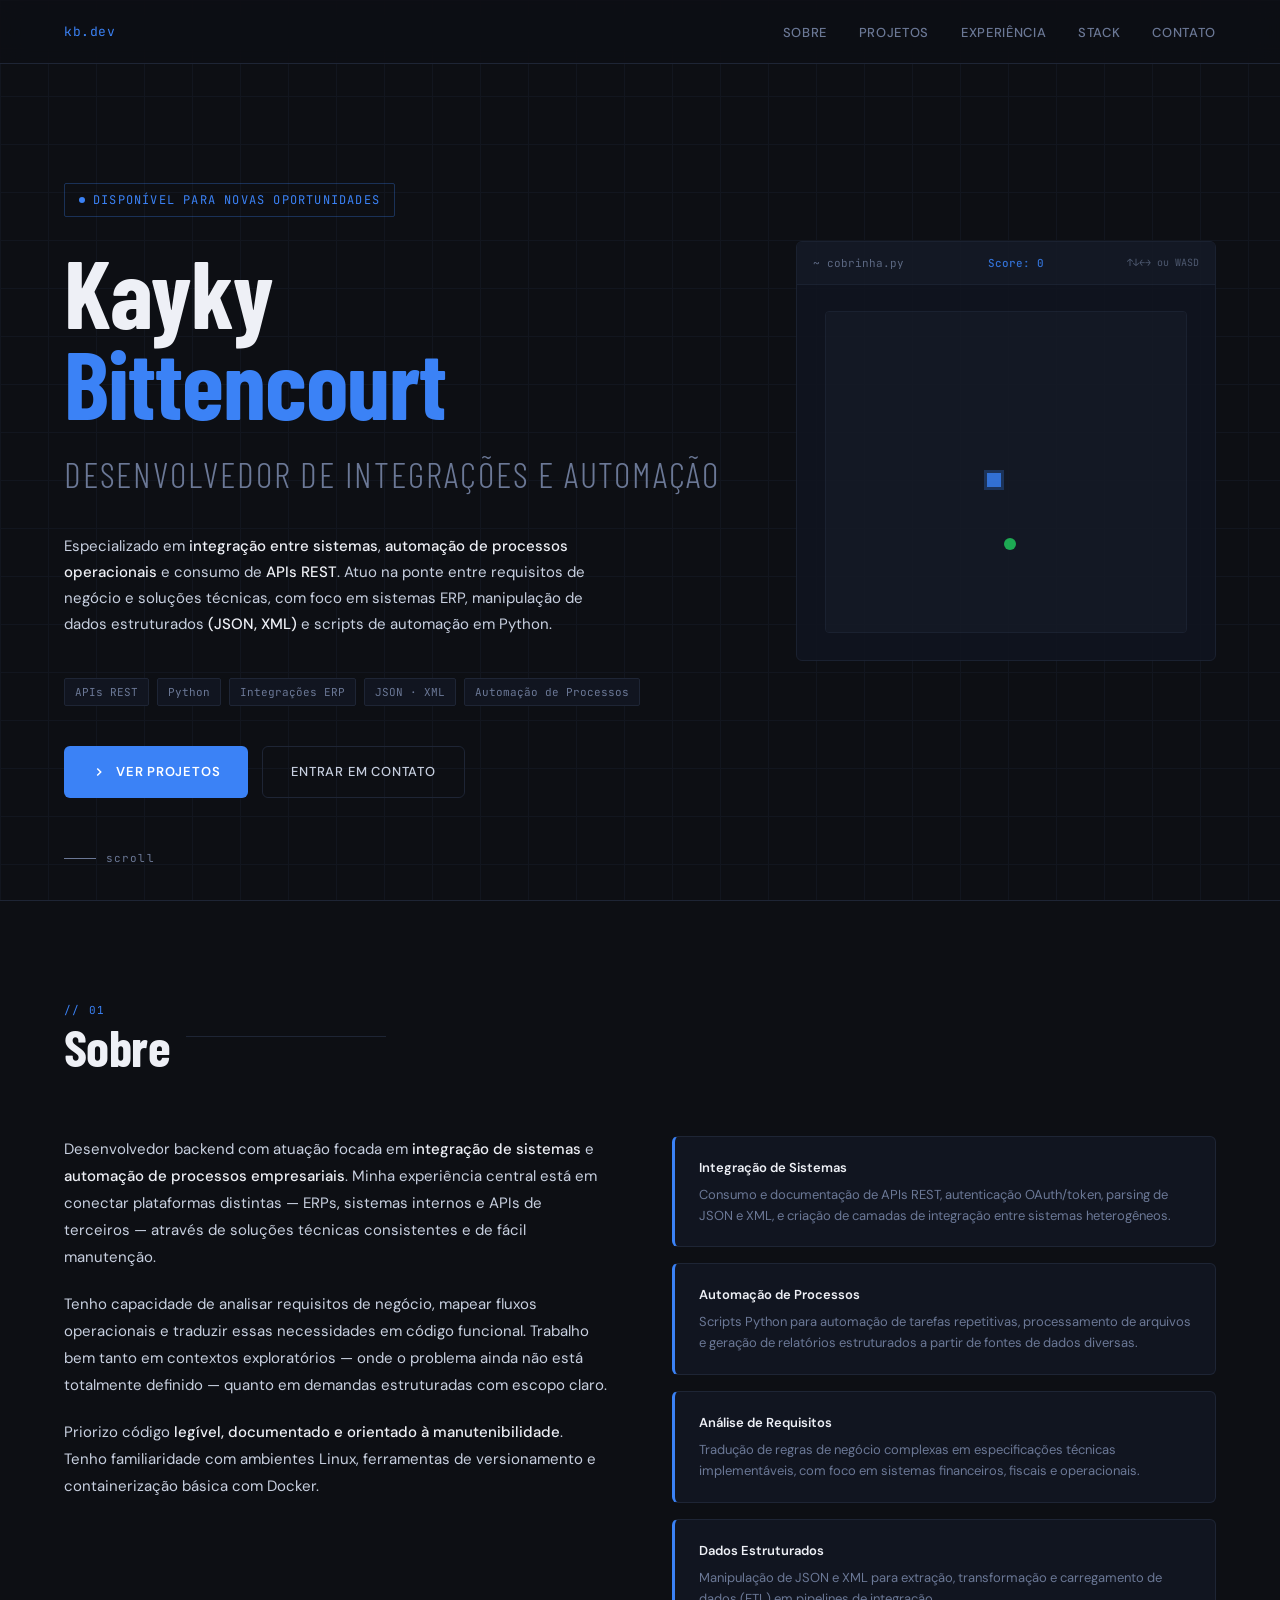
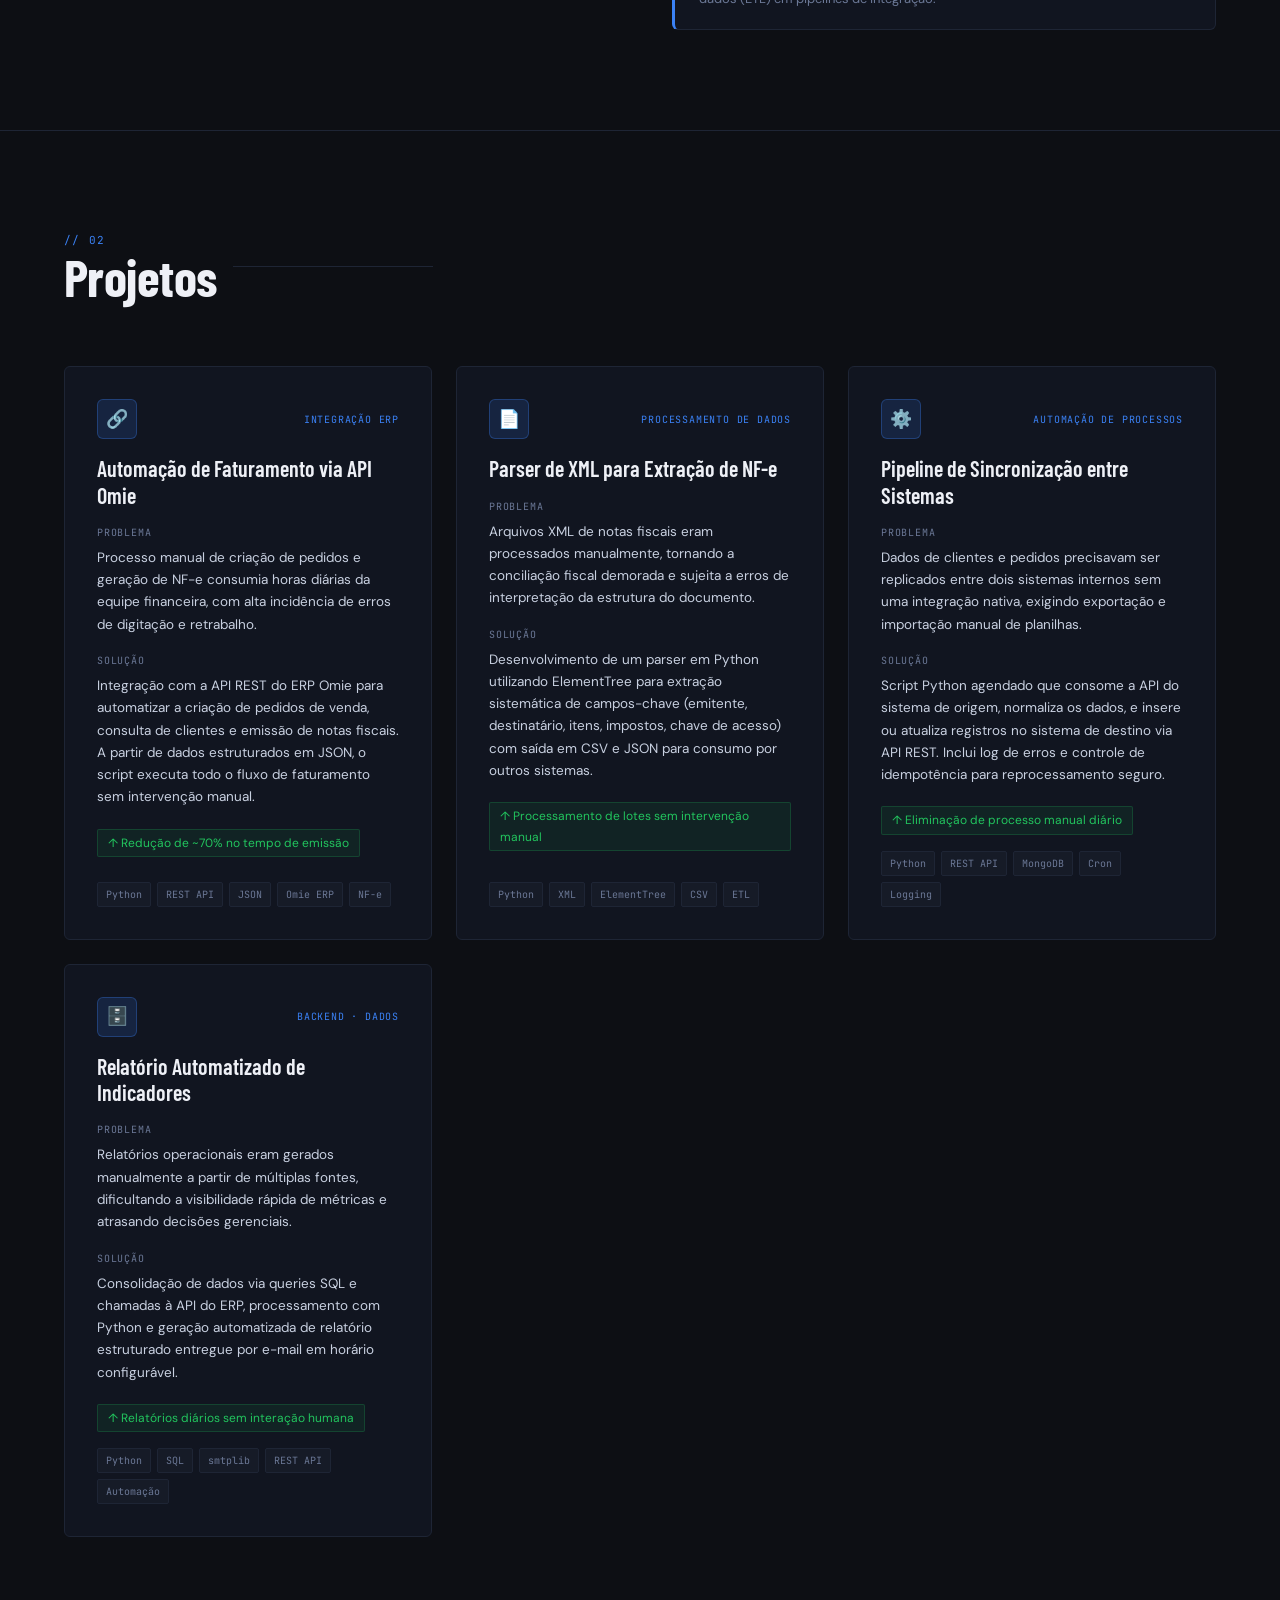
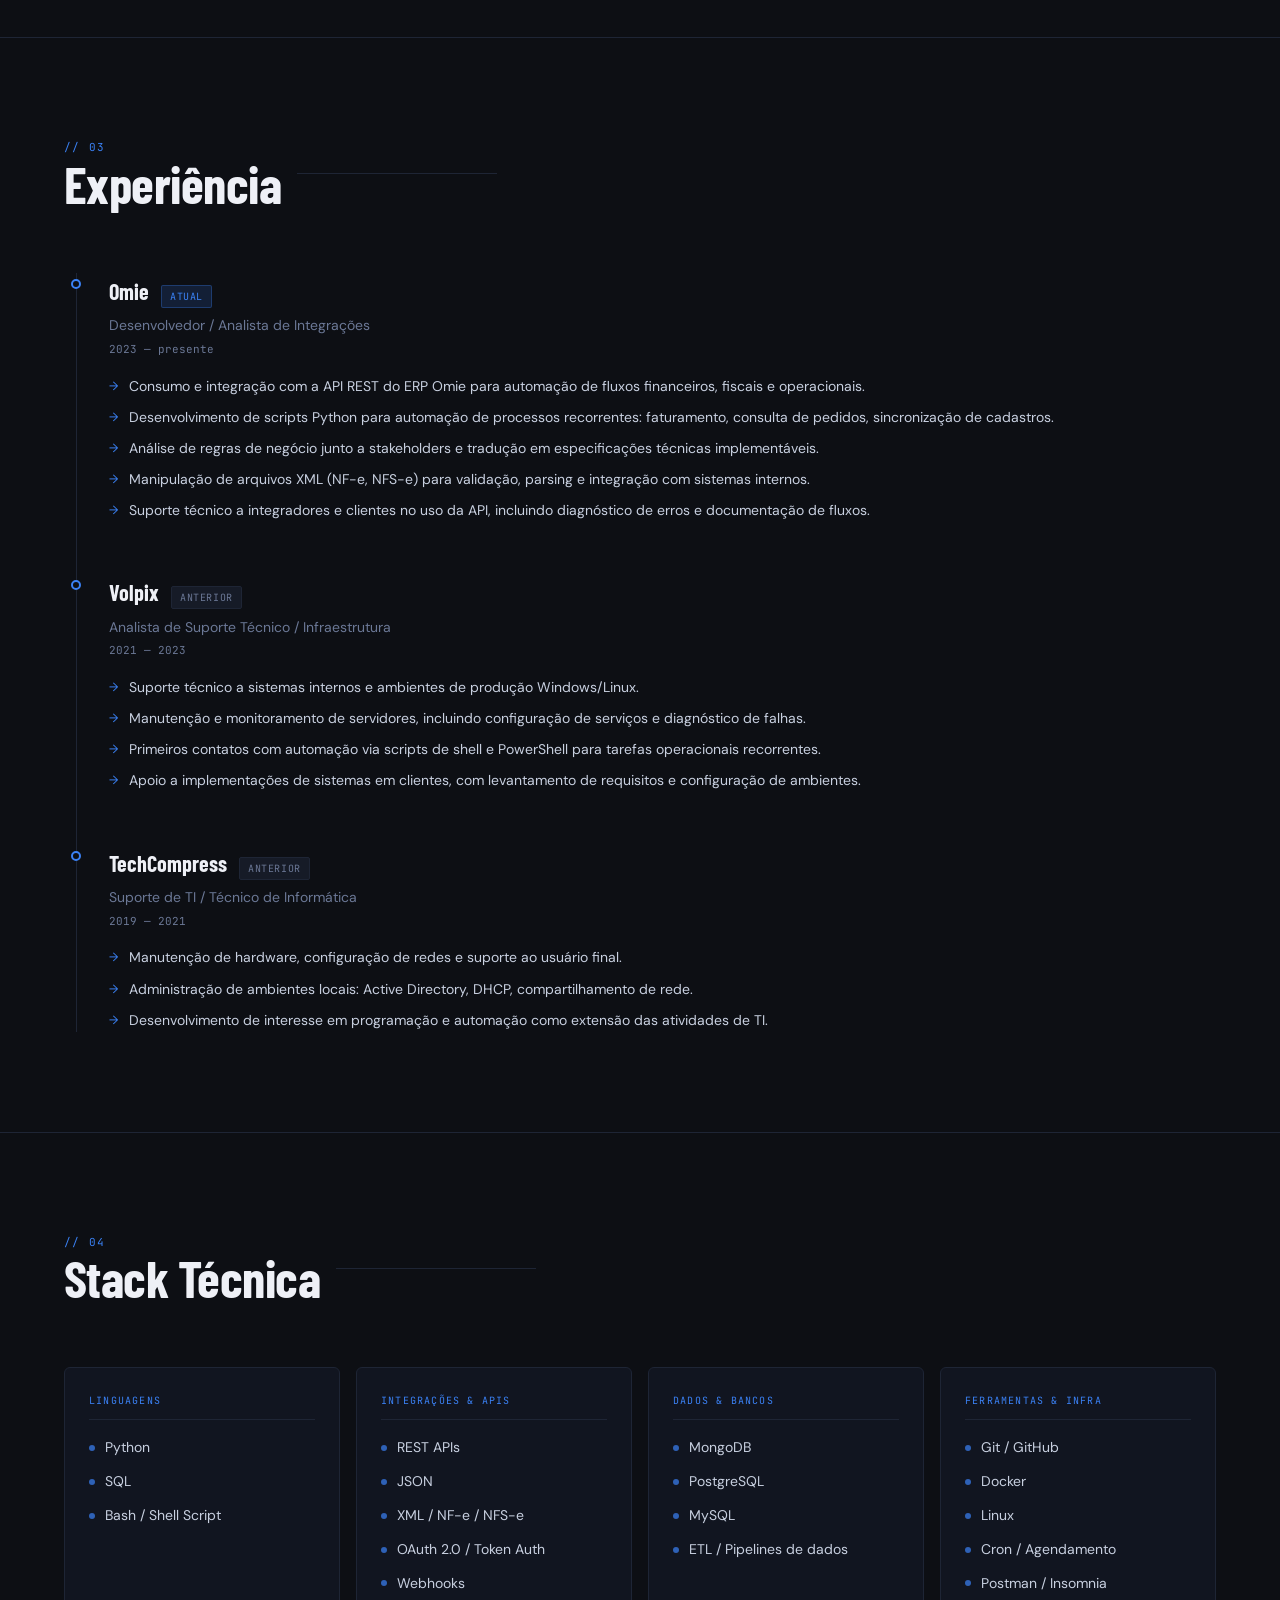
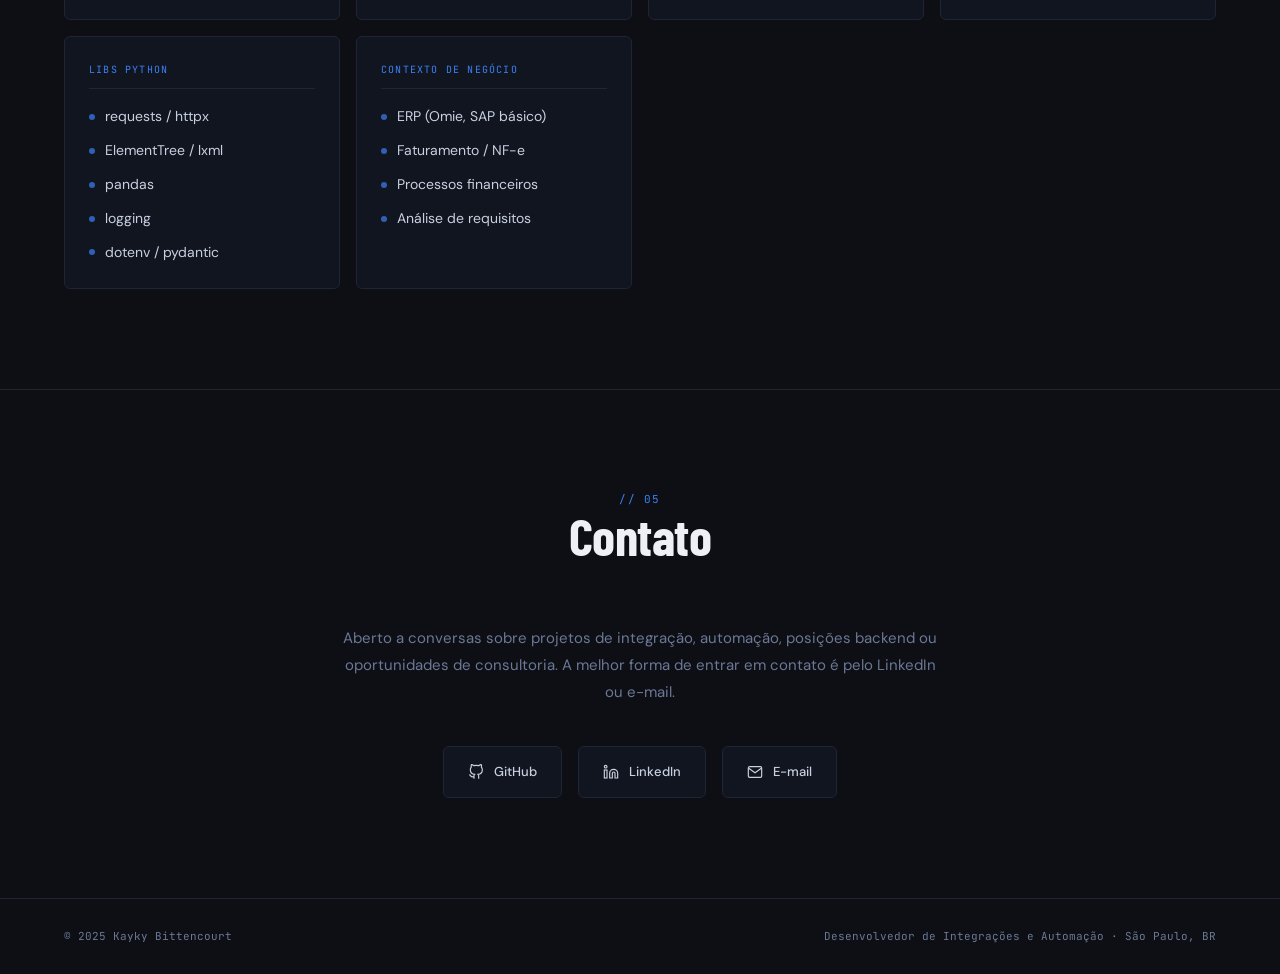
==== index.html @ 55e32065 "upload site" ====
<!DOCTYPE html>
<html lang="pt-BR">
<head>
<meta charset="UTF-8">
<meta name="viewport" content="width=device-width, initial-scale=1.0">
<title>Kayky Bittencourt — Desenvolvedor de Integrações e Automação</title>
<link rel="preconnect" href="https://fonts.googleapis.com">
<link href="https://fonts.googleapis.com/css2?family=Barlow+Condensed:wght@300;400;600;700&family=DM+Sans:ital,wght@0,300;0,400;0,500;0,600;1,300&family=JetBrains+Mono:wght@400;500&display=swap" rel="stylesheet">
<link rel="stylesheet" href="style.css">
</head>
<body>

<!-- NAV -->
<nav>
 <div class="nav-logo">kb.dev</div>
 <ul class="nav-links" id="navLinks">
 <li><a href="#about">Sobre</a></li>
 <li><a href="#projects">Projetos</a></li>
 <li><a href="#experience">Experiência</a></li>
 <li><a href="#stack">Stack</a></li>
 <li><a href="#contact">Contato</a></li>
 </ul>
 <button class="hamburger" id="hamburger" aria-label="Menu">
 <span></span><span></span><span></span>
 </button>
</nav>

<!-- HERO -->
<section id="hero">
 <div class="hero-inner">
 <div class="hero-tag">Disponível para novas oportunidades</div>
 <h1 class="hero-name">Kayky<br><span>Bittencourt</span></h1>
 <h2 class="hero-title">Desenvolvedor de Integrações e Automação</h2>
 <p class="hero-desc">
 Especializado em <strong>integração entre sistemas</strong>, <strong>automação de processos operacionais</strong> e consumo de <strong>APIs REST</strong>. Atuo na ponte entre requisitos de negócio e soluções técnicas, com foco em sistemas ERP, manipulação de dados estruturados <strong>(JSON, XML)</strong> e scripts de automação em Python.
 </p>
 <div class="hero-pills">
 <span class="pill">APIs REST</span>
 <span class="pill">Python</span>
 <span class="pill">Integrações ERP</span>
 <span class="pill">JSON · XML</span>
 <span class="pill">Automação de Processos</span>
 </div>
 <div class="hero-cta">
 <a href="#projects" class="btn-primary">
 <svg width="14" height="14" viewBox="0 0 24 24" fill="none" stroke="currentColor" stroke-width="2.5"><path d="M9 18l6-6-6-6"/></svg>
 Ver Projetos
 </a>
 <a href="#contact" class="btn-outline">Entrar em Contato</a>
 </div>
 </div>
 <div class="hero-game">
 <div class="game-header">
 <div>~ cobrinha.py</div>
 <div class="game-score">Score: <span id="gameScore">0</span></div>
 <div class="game-controls">↑↓←→ ou WASD</div>
 </div>
 <div class="game-canvas">
 <canvas id="snakeCanvas" width="360" height="320"></canvas>
 <div class="game-overlay" id="gameOverlay">
 <h4>~ snake.py</h4>
 <p>Pressione qualquer tecla</p>
 <button class="game-btn" onclick="startGame()">Iniciar Jogo</button>
 </div>
 </div>
 </div>
 <div class="hero-scroll">scroll</div>
</section>

<!-- ABOUT -->
<section id="about">
 <div class="section-header fade-in">
 <div>
 <div class="section-label">// 01</div>
 <h2 class="section-title">Sobre</h2>
 </div>
 <div class="section-line"></div>
 </div>
 <div class="about-grid fade-in">
 <div class="about-text">
 <p>
 Desenvolvedor backend com atuação focada em <strong>integração de sistemas</strong> e <strong>automação de processos empresariais</strong>. Minha experiência central está em conectar plataformas distintas — ERPs, sistemas internos e APIs de terceiros — através de soluções técnicas consistentes e de fácil manutenção.
 </p>
 <p>
 Tenho capacidade de analisar requisitos de negócio, mapear fluxos operacionais e traduzir essas necessidades em código funcional. Trabalho bem tanto em contextos exploratórios — onde o problema ainda não está totalmente definido — quanto em demandas estruturadas com escopo claro.
 </p>
 <p>
 Priorizo código <strong>legível, documentado e orientado à manutenibilidade</strong>. Tenho familiaridade com ambientes Linux, ferramentas de versionamento e containerização básica com Docker.
 </p>
 </div>
 <div class="about-highlights">
 <div class="highlight-card">
 <h4>Integração de Sistemas</h4>
 <p>Consumo e documentação de APIs REST, autenticação OAuth/token, parsing de JSON e XML, e criação de camadas de integração entre sistemas heterogêneos.</p>
 </div>
 <div class="highlight-card">
 <h4>Automação de Processos</h4>
 <p>Scripts Python para automação de tarefas repetitivas, processamento de arquivos e geração de relatórios estruturados a partir de fontes de dados diversas.</p>
 </div>
 <div class="highlight-card">
 <h4>Análise de Requisitos</h4>
 <p>Tradução de regras de negócio complexas em especificações técnicas implementáveis, com foco em sistemas financeiros, fiscais e operacionais.</p>
 </div>
 <div class="highlight-card">
 <h4>Dados Estruturados</h4>
 <p>Manipulação de JSON e XML para extração, transformação e carregamento de dados (ETL) em pipelines de integração.</p>
 </div>
 </div>
 </div>
</section>

<!-- PROJECTS -->
<section id="projects">
 <div class="section-header fade-in">
 <div>
 <div class="section-label">// 02</div>
 <h2 class="section-title">Projetos</h2>
 </div>
 <div class="section-line"></div>
 </div>
 <div class="projects-grid">

 <div class="project-card fade-in">
 <div class="project-card-top">
 <div class="project-icon">🔗</div>
 <span class="project-type">Integração ERP</span>
 </div>
 <h3>Automação de Faturamento via API Omie</h3>
 <div class="project-row">
 <span class="project-label">Problema</span>
 <p>Processo manual de criação de pedidos e geração de NF-e consumia horas diárias da equipe financeira, com alta incidência de erros de digitação e retrabalho.</p>
 </div>
 <div class="project-row">
 <span class="project-label">Solução</span>
 <p>Integração com a API REST do ERP Omie para automatizar a criação de pedidos de venda, consulta de clientes e emissão de notas fiscais. A partir de dados estruturados em JSON, o script executa todo o fluxo de faturamento sem intervenção manual.</p>
 </div>
 <div class="impact-badge">↑ Redução de ~70% no tempo de emissão</div>
 <div class="project-tags">
 <span class="tag">Python</span>
 <span class="tag">REST API</span>
 <span class="tag">JSON</span>
 <span class="tag">Omie ERP</span>
 <span class="tag">NF-e</span>
 </div>
 </div>

 <div class="project-card fade-in">
 <div class="project-card-top">
 <div class="project-icon">📄</div>
 <span class="project-type">Processamento de Dados</span>
 </div>
 <h3>Parser de XML para Extração de NF-e</h3>
 <div class="project-row">
 <span class="project-label">Problema</span>
 <p>Arquivos XML de notas fiscais eram processados manualmente, tornando a conciliação fiscal demorada e sujeita a erros de interpretação da estrutura do documento.</p>
 </div>
 <div class="project-row">
 <span class="project-label">Solução</span>
 <p>Desenvolvimento de um parser em Python utilizando ElementTree para extração sistemática de campos-chave (emitente, destinatário, itens, impostos, chave de acesso) com saída em CSV e JSON para consumo por outros sistemas.</p>
 </div>
 <div class="impact-badge">↑ Processamento de lotes sem intervenção manual</div>
 <div class="project-tags">
 <span class="tag">Python</span>
 <span class="tag">XML</span>
 <span class="tag">ElementTree</span>
 <span class="tag">CSV</span>
 <span class="tag">ETL</span>
 </div>
 </div>

 <div class="project-card fade-in">
 <div class="project-card-top">
 <div class="project-icon">⚙️</div>
 <span class="project-type">Automação de Processos</span>
 </div>
 <h3>Pipeline de Sincronização entre Sistemas</h3>
 <div class="project-row">
 <span class="project-label">Problema</span>
 <p>Dados de clientes e pedidos precisavam ser replicados entre dois sistemas internos sem uma integração nativa, exigindo exportação e importação manual de planilhas.</p>
 </div>
 <div class="project-row">
 <span class="project-label">Solução</span>
 <p>Script Python agendado que consome a API do sistema de origem, normaliza os dados, e insere ou atualiza registros no sistema de destino via API REST. Inclui log de erros e controle de idempotência para reprocessamento seguro.</p>
 </div>
 <div class="impact-badge">↑ Eliminação de processo manual diário</div>
 <div class="project-tags">
 <span class="tag">Python</span>
 <span class="tag">REST API</span>
 <span class="tag">MongoDB</span>
 <span class="tag">Cron</span>
 <span class="tag">Logging</span>
 </div>
 </div>

 <div class="project-card fade-in">
 <div class="project-card-top">
 <div class="project-icon">🗄️</div>
 <span class="project-type">Backend · Dados</span>
 </div>
 <h3>Relatório Automatizado de Indicadores</h3>
 <div class="project-row">
 <span class="project-label">Problema</span>
 <p>Relatórios operacionais eram gerados manualmente a partir de múltiplas fontes, dificultando a visibilidade rápida de métricas e atrasando decisões gerenciais.</p>
 </div>
 <div class="project-row">
 <span class="project-label">Solução</span>
 <p>Consolidação de dados via queries SQL e chamadas à API do ERP, processamento com Python e geração automatizada de relatório estruturado entregue por e-mail em horário configurável.</p>
 </div>
 <div class="impact-badge">↑ Relatórios diários sem interação humana</div>
 <div class="project-tags">
 <span class="tag">Python</span>
 <span class="tag">SQL</span>
 <span class="tag">smtplib</span>
 <span class="tag">REST API</span>
 <span class="tag">Automação</span>
 </div>
 </div>

 </div>
</section>

<!-- EXPERIENCE -->
<section id="experience">
 <div class="section-header fade-in">
 <div>
 <div class="section-label">// 03</div>
 <h2 class="section-title">Experiência</h2>
 </div>
 <div class="section-line"></div>
 </div>
 <div class="exp-list">

 <div class="exp-item fade-in">
 <div class="exp-meta">
 <span class="exp-company">Omie</span>
 <span class="exp-badge current">Atual</span>
 </div>
 <div class="exp-role">Desenvolvedor / Analista de Integrações</div>
 <div class="exp-period">2023 — presente</div>
 <ul class="exp-bullets">
 <li>Consumo e integração com a API REST do ERP Omie para automação de fluxos financeiros, fiscais e operacionais.</li>
 <li>Desenvolvimento de scripts Python para automação de processos recorrentes: faturamento, consulta de pedidos, sincronização de cadastros.</li>
 <li>Análise de regras de negócio junto a stakeholders e tradução em especificações técnicas implementáveis.</li>
 <li>Manipulação de arquivos XML (NF-e, NFS-e) para validação, parsing e integração com sistemas internos.</li>
 <li>Suporte técnico a integradores e clientes no uso da API, incluindo diagnóstico de erros e documentação de fluxos.</li>
 </ul>
 </div>

 <div class="exp-item fade-in">
 <div class="exp-meta">
 <span class="exp-company">Volpix</span>
 <span class="exp-badge past">Anterior</span>
 </div>
 <div class="exp-role">Analista de Suporte Técnico / Infraestrutura</div>
 <div class="exp-period">2021 — 2023</div>
 <ul class="exp-bullets">
 <li>Suporte técnico a sistemas internos e ambientes de produção Windows/Linux.</li>
 <li>Manutenção e monitoramento de servidores, incluindo configuração de serviços e diagnóstico de falhas.</li>
 <li>Primeiros contatos com automação via scripts de shell e PowerShell para tarefas operacionais recorrentes.</li>
 <li>Apoio a implementações de sistemas em clientes, com levantamento de requisitos e configuração de ambientes.</li>
 </ul>
 </div>

 <div class="exp-item fade-in">
 <div class="exp-meta">
 <span class="exp-company">TechCompress</span>
 <span class="exp-badge past">Anterior</span>
 </div>
 <div class="exp-role">Suporte de TI / Técnico de Informática</div>
 <div class="exp-period">2019 — 2021</div>
 <ul class="exp-bullets">
 <li>Manutenção de hardware, configuração de redes e suporte ao usuário final.</li>
 <li>Administração de ambientes locais: Active Directory, DHCP, compartilhamento de rede.</li>
 <li>Desenvolvimento de interesse em programação e automação como extensão das atividades de TI.</li>
 </ul>
 </div>

 </div>
</section>

<!-- STACK -->
<section id="stack">
 <div class="section-header fade-in">
 <div>
 <div class="section-label">// 04</div>
 <h2 class="section-title">Stack Técnica</h2>
 </div>
 <div class="section-line"></div>
 </div>
 <div class="stack-grid fade-in">

 <div class="stack-group">
 <div class="stack-group-title">Linguagens</div>
 <div class="stack-items">
 <div class="stack-item"><span class="stack-dot"></span> Python</div>
 <div class="stack-item"><span class="stack-dot"></span> SQL</div>
 <div class="stack-item"><span class="stack-dot"></span> Bash / Shell Script</div>
 </div>
 </div>

 <div class="stack-group">
 <div class="stack-group-title">Integrações &amp; APIs</div>
 <div class="stack-items">
 <div class="stack-item"><span class="stack-dot"></span> REST APIs</div>
 <div class="stack-item"><span class="stack-dot"></span> JSON</div>
 <div class="stack-item"><span class="stack-dot"></span> XML / NF-e / NFS-e</div>
 <div class="stack-item"><span class="stack-dot"></span> OAuth 2.0 / Token Auth</div>
 <div class="stack-item"><span class="stack-dot"></span> Webhooks</div>
 </div>
 </div>

 <div class="stack-group">
 <div class="stack-group-title">Dados &amp; Bancos</div>
 <div class="stack-items">
 <div class="stack-item"><span class="stack-dot"></span> MongoDB</div>
 <div class="stack-item"><span class="stack-dot"></span> PostgreSQL</div>
 <div class="stack-item"><span class="stack-dot"></span> MySQL</div>
 <div class="stack-item"><span class="stack-dot"></span> ETL / Pipelines de dados</div>
 </div>
 </div>

 <div class="stack-group">
 <div class="stack-group-title">Ferramentas &amp; Infra</div>
 <div class="stack-items">
 <div class="stack-item"><span class="stack-dot"></span> Git / GitHub</div>
 <div class="stack-item"><span class="stack-dot"></span> Docker</div>
 <div class="stack-item"><span class="stack-dot"></span> Linux</div>
 <div class="stack-item"><span class="stack-dot"></span> Cron / Agendamento</div>
 <div class="stack-item"><span class="stack-dot"></span> Postman / Insomnia</div>
 </div>
 </div>

 <div class="stack-group">
 <div class="stack-group-title">Libs Python</div>
 <div class="stack-items">
 <div class="stack-item"><span class="stack-dot"></span> requests / httpx</div>
 <div class="stack-item"><span class="stack-dot"></span> ElementTree / lxml</div>
 <div class="stack-item"><span class="stack-dot"></span> pandas</div>
 <div class="stack-item"><span class="stack-dot"></span> logging</div>
 <div class="stack-item"><span class="stack-dot"></span> dotenv / pydantic</div>
 </div>
 </div>

 <div class="stack-group">
 <div class="stack-group-title">Contexto de Negócio</div>
 <div class="stack-items">
 <div class="stack-item"><span class="stack-dot"></span> ERP (Omie, SAP básico)</div>
 <div class="stack-item"><span class="stack-dot"></span> Faturamento / NF-e</div>
 <div class="stack-item"><span class="stack-dot"></span> Processos financeiros</div>
 <div class="stack-item"><span class="stack-dot"></span> Análise de requisitos</div>
 </div>
 </div>

 </div>
</section>

<!-- CONTACT -->
<section id="contact">
 <div class="section-header fade-in" style="justify-content: center; text-align: center;">
 <div>
 <div class="section-label">// 05</div>
 <h2 class="section-title">Contato</h2>
 </div>
 </div>
 <div class="contact-inner fade-in">
 <p>Aberto a conversas sobre projetos de integração, automação, posições backend ou oportunidades de consultoria. A melhor forma de entrar em contato é pelo LinkedIn ou e-mail.</p>
 <div class="contact-links">
 <a href="https://github.com/kaykybittencourt" class="contact-link" target="_blank">
 <svg viewBox="0 0 24 24" fill="none" stroke-width="1.75"><path d="M9 19c-5 1.5-5-2.5-7-3m14 6v-3.87a3.37 3.37 0 0 0-.94-2.61c3.14-.35 6.44-1.54 6.44-7A5.44 5.44 0 0 0 20 4.77 5.07 5.07 0 0 0 19.91 1S18.73.65 16 2.48a13.38 13.38 0 0 0-7 0C6.27.65 5.09 1 5.09 1A5.07 5.07 0 0 0 5 4.77a5.44 5.44 0 0 0-1.5 3.78c0 5.42 3.3 6.61 6.44 7A3.37 3.37 0 0 0 9 18.13V22"/></svg>
 GitHub
 </a>
 <a href="https://linkedin.com/in/kaykybittencourt" class="contact-link" target="_blank">
 <svg viewBox="0 0 24 24" fill="none" stroke-width="1.75"><path d="M16 8a6 6 0 0 1 6 6v7h-4v-7a2 2 0 0 0-2-2 2 2 0 0 0-2 2v7h-4v-7a6 6 0 0 1 6-6z"/><rect x="2" y="9" width="4" height="12"/><circle cx="4" cy="4" r="2"/></svg>
 LinkedIn
 </a>
 <a href="mailto:kayky@email.com" class="contact-link">
 <svg viewBox="0 0 24 24" fill="none" stroke-width="1.75"><path d="M4 4h16c1.1 0 2 .9 2 2v12c0 1.1-.9 2-2 2H4c-1.1 0-2-.9-2-2V6c0-1.1.9-2 2-2z"/><polyline points="22,6 12,13 2,6"/></svg>
 E-mail
 </a>
 </div>
 </div>
</section>

<!-- FOOTER -->
<footer>
 <p>© 2025 Kayky Bittencourt</p>
 <p>Desenvolvedor de Integrações e Automação · São Paulo, BR</p>
</footer>

<script src="script.js"></script>
</body>
</html>
---- style.css ----
*, *::before, *::after { box-sizing: border-box; margin: 0; padding: 0; }

:root {
--bg: #0d0f14;
--bg2: #111520;
--bg3: #161b27;
--line: #1e2535;
--text: #c8d0e0;
--text-dim: #6b7896;
--white: #eef0f6;
--blue: #3b82f6;
--blue-dim: #1d4ed8;
--blue-glow: rgba(59,130,246,.15);
--mono: 'JetBrains Mono', monospace;
--sans: 'DM Sans', sans-serif;
--display: 'Barlow Condensed', sans-serif;
--radius: 6px;
}

html { scroll-behavior: smooth; }

body {
background: var(--bg);
color: var(--text);
font-family: var(--sans);
font-size: 16px;
line-height: 1.7;
overflow-x: hidden;
}

/* ── GRID TEXTURE ─────────────────────────────── */
body::before {
content: '';
position: fixed;
inset: 0;
background-image:
linear-gradient(var(--line) 1px, transparent 1px),
linear-gradient(90deg, var(--line) 1px, transparent 1px);
background-size: 48px 48px;
opacity: .35;
pointer-events: none;
z-index: 0;
}

/* ── NAV ──────────────────────────────────────── */
nav {
position: fixed;
top: 0; left: 0; right: 0;
z-index: 100;
display: flex;
align-items: center;
justify-content: space-between;
padding: 18px 5%;
background: rgba(13,15,20,.85);
backdrop-filter: blur(12px);
border-bottom: 1px solid var(--line);
}

.nav-logo {
font-family: var(--mono);
font-size: 13px;
color: var(--blue);
letter-spacing: .04em;
}

.nav-links {
display: flex;
gap: 32px;
list-style: none;
}

.nav-links a {
font-size: 13px;
font-weight: 500;
color: var(--text-dim);
text-decoration: none;
letter-spacing: .05em;
text-transform: uppercase;
transition: color .2s;
}

.nav-links a:hover { color: var(--white); }

/* ── HERO ─────────────────────────────────────── */
#hero {
position: relative;
min-height: 100vh;
display: flex;
align-items: center;
padding: 0 5%;
padding-top: 80px;
z-index: 1;
}

.hero-inner {
max-width: 760px;
}

.hero-game {
position: absolute;
right: 5%;
top: 50%;
transform: translateY(-50%);
width: 420px;
height: 420px;
background: var(--bg2);
border: 1px solid var(--line);
border-radius: var(--radius);
overflow: hidden;
opacity: .85;
transition: transform .3s, opacity .3s;
display: flex;
flex-direction: column;
}

.hero-game:hover {
opacity: 1;
transform: translateY(-52%);
}

.game-header {
padding: 12px 16px;
background: var(--bg3);
border-bottom: 1px solid var(--line);
display: flex;
align-items: center;
justify-content: space-between;
font-family: var(--mono);
font-size: 11px;
color: var(--text-dim);
}

.game-score {
color: var(--blue);
font-weight: 500;
}

.game-controls {
font-size: 10px;
opacity: .8;
}

.game-canvas {
flex: 1;
display: flex;
align-items: center;
justify-content: center;
padding: 16px;
position: relative;
}

#snakeCanvas {
border: 1px solid var(--line);
border-radius: 4px;
background: var(--bg3);
display: block;
}

.game-overlay {
position: absolute;
top: 50%;
left: 50%;
transform: translate(-50%, -50%);
text-align: center;
font-family: var(--mono);
font-size: 12px;
color: var(--text-dim);
z-index: 10;
opacity: 0;
pointer-events: none;
transition: opacity .3s;
}

.game-overlay.visible {
opacity: 1;
pointer-events: all;
}

.game-overlay h4 {
font-size: 14px;
color: var(--blue);
margin-bottom: 8px;
}

.game-btn {
padding: 8px 16px;
background: var(--blue);
color: #fff;
border: none;
border-radius: var(--radius);
font-family: var(--mono);
font-size: 11px;
cursor: pointer;
margin-top: 12px;
transition: background .2s;
}

.game-btn:hover {
background: var(--blue-dim);
}

@media (max-width: 1024px) {
.hero-game { display: none; }
}

.hero-terminal {
position: absolute;
right: 5%;
top: 50%;
transform: translateY(-50%);
width: 420px;
height: 300px;
background: var(--bg2);
border: 1px solid var(--line);
border-radius: var(--radius);
font-family: var(--mono);
font-size: 12px;
overflow: hidden;
opacity: .85;
transition: transform .3s, opacity .3s;
}

.hero-terminal:hover {
opacity: 1;
transform: translateY(-52%);
}

.hero-terminal::before {
content: 'TERMINAL';
display: block;
padding: 10px 16px;
background: var(--bg3);
border-bottom: 1px solid var(--line);
font-size: 10px;
color: var(--text-dim);
}

.terminal-content {
padding: 16px;
height: calc(100% - 36px);
overflow-y: auto;
}

.terminal-line {
margin-bottom: 8px;
line-height: 1.5;
}

.terminal-prompt { color: var(--blue); }

.terminal-success { color: #22c55e; }

.terminal-warning { color: #eab308; }

.hero-tag {
display: inline-flex;
align-items: center;
gap: 8px;
font-family: var(--mono);
font-size: 12px;
color: var(--blue);
letter-spacing: .1em;
text-transform: uppercase;
margin-bottom: 28px;
padding: 6px 14px;
border: 1px solid rgba(59,130,246,.3);
border-radius: 2px;
}

.hero-tag::before {
content: '';
width: 6px; height: 6px;
background: var(--blue);
border-radius: 50%;
animation: blink 2s infinite;
}

@keyframes blink {
0%, 100% { opacity: 1; }
50% { opacity: .2; }
}

h1.hero-name {
font-family: var(--display);
font-size: clamp(52px, 8vw, 96px);
font-weight: 700;
line-height: .95;
letter-spacing: -.01em;
color: var(--white);
margin-bottom: 16px;
}

h1.hero-name span { color: var(--blue); }

h2.hero-title {
font-family: var(--display);
font-size: clamp(22px, 3.5vw, 36px);
font-weight: 300;
letter-spacing: .05em;
color: var(--text-dim);
margin-bottom: 28px;
text-transform: uppercase;
}

.hero-desc {
font-size: 15px;
color: var(--text);
max-width: 560px;
line-height: 1.75;
margin-bottom: 40px;
}

.hero-desc strong { color: var(--white); font-weight: 500; }

.hero-pills {
display: flex;
flex-wrap: wrap;
gap: 8px;
margin-bottom: 40px;
}

.pill {
font-family: var(--mono);
font-size: 11px;
padding: 4px 10px;
border: 1px solid var(--line);
border-radius: 2px;
color: var(--text-dim);
background: var(--bg2);
}

.btn-primary {
display: inline-flex;
align-items: center;
gap: 10px;
padding: 14px 28px;
background: var(--blue);
color: #fff;
font-size: 13px;
font-weight: 600;
letter-spacing: .06em;
text-transform: uppercase;
text-decoration: none;
border-radius: var(--radius);
transition: background .2s, transform .15s;
}

.btn-primary:hover {
background: var(--blue-dim);
transform: translateY(-1px);
}

.btn-outline {
display: inline-flex;
align-items: center;
gap: 10px;
padding: 14px 28px;
border: 1px solid var(--line);
color: var(--text);
font-size: 13px;
font-weight: 500;
letter-spacing: .06em;
text-transform: uppercase;
text-decoration: none;
border-radius: var(--radius);
transition: border-color .2s, color .2s;
background: transparent;
}

.btn-outline:hover { border-color: var(--blue); color: var(--blue); }

.hero-cta { display: flex; gap: 14px; flex-wrap: wrap; }

.hero-scroll {
position: absolute;
bottom: 32px;
left: 5%;
font-family: var(--mono);
font-size: 11px;
color: var(--text-dim);
letter-spacing: .1em;
display: flex;
align-items: center;
gap: 10px;
}

.hero-scroll::before {
content: '';
width: 32px; height: 1px;
background: var(--text-dim);
}

/* ── SECTIONS ─────────────────────────────────── */
section {
position: relative;
z-index: 1;
padding: 100px 5%;
border-top: 1px solid var(--line);
}

.section-header {
display: flex;
align-items: center;
gap: 16px;
margin-bottom: 64px;
}

.section-label {
font-family: var(--mono);
font-size: 11px;
color: var(--blue);
letter-spacing: .12em;
text-transform: uppercase;
}

h2.section-title {
font-family: var(--display);
font-size: clamp(32px, 5vw, 52px);
font-weight: 700;
color: var(--white);
letter-spacing: -.01em;
line-height: 1;
}

.section-line {
flex: 1;
height: 1px;
background: var(--line);
max-width: 200px;
}

/* ── ABOUT ────────────────────────────────────── */
#about .about-grid {
display: grid;
grid-template-columns: 1fr 1fr;
gap: 64px;
align-items: start;
}

.about-text p {
font-size: 15px;
color: var(--text);
line-height: 1.8;
margin-bottom: 20px;
}

.about-text strong { color: var(--white); font-weight: 500; }

.about-highlights {
display: flex;
flex-direction: column;
gap: 16px;
}

.highlight-card {
padding: 20px 24px;
background: var(--bg2);
border: 1px solid var(--line);
border-left: 3px solid var(--blue);
border-radius: var(--radius);
}

.highlight-card h4 {
font-size: 13px;
font-weight: 600;
color: var(--white);
margin-bottom: 6px;
}

.highlight-card p {
font-size: 13px;
color: var(--text-dim);
line-height: 1.6;
}

/* ── PROJECTS ─────────────────────────────────── */
#projects .projects-grid {
display: grid;
grid-template-columns: repeat(auto-fit, minmax(320px, 1fr));
gap: 24px;
}

.project-card {
background: var(--bg2);
border: 1px solid var(--line);
border-radius: var(--radius);
padding: 32px;
transition: border-color .2s, transform .2s;
display: flex;
flex-direction: column;
gap: 16px;
}

.project-card:hover {
border-color: rgba(59,130,246,.4);
transform: translateY(-2px);
}

.project-card-top {
display: flex;
align-items: center;
justify-content: space-between;
}

.project-icon {
width: 40px; height: 40px;
background: var(--blue-glow);
border: 1px solid rgba(59,130,246,.3);
border-radius: var(--radius);
display: flex;
align-items: center;
justify-content: center;
font-size: 18px;
}

.project-type {
font-family: var(--mono);
font-size: 10px;
color: var(--blue);
letter-spacing: .08em;
text-transform: uppercase;
}

.project-card h3 {
font-family: var(--display);
font-size: 22px;
font-weight: 600;
color: var(--white);
line-height: 1.2;
}

.project-row {
display: flex;
flex-direction: column;
gap: 6px;
}

.project-label {
font-family: var(--mono);
font-size: 10px;
color: var(--text-dim);
letter-spacing: .08em;
text-transform: uppercase;
}

.project-row p {
font-size: 13.5px;
color: var(--text);
line-height: 1.65;
}

.project-tags {
display: flex;
flex-wrap: wrap;
gap: 6px;
margin-top: auto;
}

.tag {
font-family: var(--mono);
font-size: 10px;
padding: 3px 8px;
background: var(--bg3);
border: 1px solid var(--line);
color: var(--text-dim);
border-radius: 2px;
}

.impact-badge {
display: inline-flex;
align-items: center;
gap: 6px;
font-size: 12px;
color: #22c55e;
background: rgba(34,197,94,.08);
border: 1px solid rgba(34,197,94,.2);
padding: 3px 10px;
border-radius: 2px;
width: fit-content;
margin-top: 4px;
}

/* ── EXPERIENCE ───────────────────────────────── */
#experience .exp-list {
display: flex;
flex-direction: column;
gap: 0;
border-left: 1px solid var(--line);
padding-left: 32px;
margin-left: 12px;
}

.exp-item {
position: relative;
padding-bottom: 52px;
}

.exp-item::before {
content: '';
position: absolute;
left: -38px;
top: 6px;
width: 10px; height: 10px;
border-radius: 50%;
background: var(--bg);
border: 2px solid var(--blue);
}

.exp-item:last-child { padding-bottom: 0; }

.exp-meta {
display: flex;
align-items: baseline;
gap: 12px;
margin-bottom: 4px;
flex-wrap: wrap;
}

.exp-company {
font-family: var(--display);
font-size: 22px;
font-weight: 700;
color: var(--white);
}

.exp-badge {
font-family: var(--mono);
font-size: 10px;
padding: 2px 8px;
border-radius: 2px;
letter-spacing: .06em;
text-transform: uppercase;
}

.exp-badge.current {
background: rgba(59,130,246,.15);
border: 1px solid rgba(59,130,246,.3);
color: var(--blue);
}

.exp-badge.past {
background: var(--bg3);
border: 1px solid var(--line);
color: var(--text-dim);
}

.exp-role {
font-size: 14px;
color: var(--text-dim);
margin-bottom: 2px;
}

.exp-period {
font-family: var(--mono);
font-size: 11px;
color: var(--text-dim);
margin-bottom: 16px;
}

.exp-bullets {
list-style: none;
display: flex;
flex-direction: column;
gap: 8px;
}

.exp-bullets li {
font-size: 14px;
color: var(--text);
padding-left: 20px;
position: relative;
line-height: 1.65;
}

.exp-bullets li::before {
content: '→';
position: absolute;
left: 0;
color: var(--blue);
font-size: 12px;
top: 2px;
}

/* ── STACK ────────────────────────────────────── */
#stack .stack-grid {
display: grid;
grid-template-columns: repeat(auto-fit, minmax(220px, 1fr));
gap: 16px;
}

.stack-group {
background: var(--bg2);
border: 1px solid var(--line);
border-radius: var(--radius);
padding: 24px;
}

.stack-group-title {
font-family: var(--mono);
font-size: 10px;
color: var(--blue);
letter-spacing: .12em;
text-transform: uppercase;
margin-bottom: 16px;
padding-bottom: 10px;
border-bottom: 1px solid var(--line);
}

.stack-items {
display: flex;
flex-direction: column;
gap: 10px;
}

.stack-item {
display: flex;
align-items: center;
gap: 10px;
font-size: 14px;
color: var(--text);
}

.stack-dot {
width: 6px; height: 6px;
border-radius: 50%;
background: var(--blue);
flex-shrink: 0;
opacity: .7;
}

/* ── CONTACT ──────────────────────────────────── */
#contact {
text-align: center;
}

#contact .contact-inner {
max-width: 600px;
margin: 0 auto;
}

#contact p {
font-size: 15px;
color: var(--text-dim);
margin-bottom: 40px;
line-height: 1.8;
}

.contact-links {
display: flex;
justify-content: center;
gap: 16px;
flex-wrap: wrap;
}

.contact-link {
display: inline-flex;
align-items: center;
gap: 10px;
padding: 14px 24px;
border: 1px solid var(--line);
border-radius: var(--radius);
color: var(--text);
text-decoration: none;
font-size: 13px;
font-weight: 500;
background: var(--bg2);
transition: border-color .2s, color .2s, background .2s;
}

.contact-link:hover {
border-color: var(--blue);
color: var(--blue);
background: var(--blue-glow);
}

.contact-link svg {
width: 16px; height: 16px;
stroke: currentColor;
}

/* ── FOOTER ───────────────────────────────────── */
footer {
position: relative;
z-index: 1;
border-top: 1px solid var(--line);
padding: 28px 5%;
display: flex;
align-items: center;
justify-content: space-between;
flex-wrap: wrap;
gap: 12px;
}

footer p {
font-family: var(--mono);
font-size: 11px;
color: var(--text-dim);
}

/* ── HAMBURGER ────────────────────────────────── */
.hamburger {
display: none;
flex-direction: column;
gap: 5px;
cursor: pointer;
padding: 4px;
background: none;
border: none;
}

.hamburger span {
display: block;
width: 22px; height: 1.5px;
background: var(--text-dim);
transition: all .25s;
}

/* ── RESPONSIVE ───────────────────────────────── */
@media (max-width: 768px) {
.hamburger { display: flex; }

.nav-links {
position: fixed;
top: 60px;
left: 0; right: 0;
background: var(--bg2);
border-bottom: 1px solid var(--line);
flex-direction: column;
padding: 24px 5%;
gap: 20px;
display: none;
}

.nav-links.open { display: flex; }

#about .about-grid {
grid-template-columns: 1fr;
gap: 40px;
}

.hero-cta { flex-direction: column; }
}

/* ── FADE IN ──────────────────────────────────── */
.fade-in {
opacity: 0;
transform: translateY(20px);
transition: opacity .5s ease, transform .5s ease;
}

.fade-in.visible {
opacity: 1;
transform: none;
}
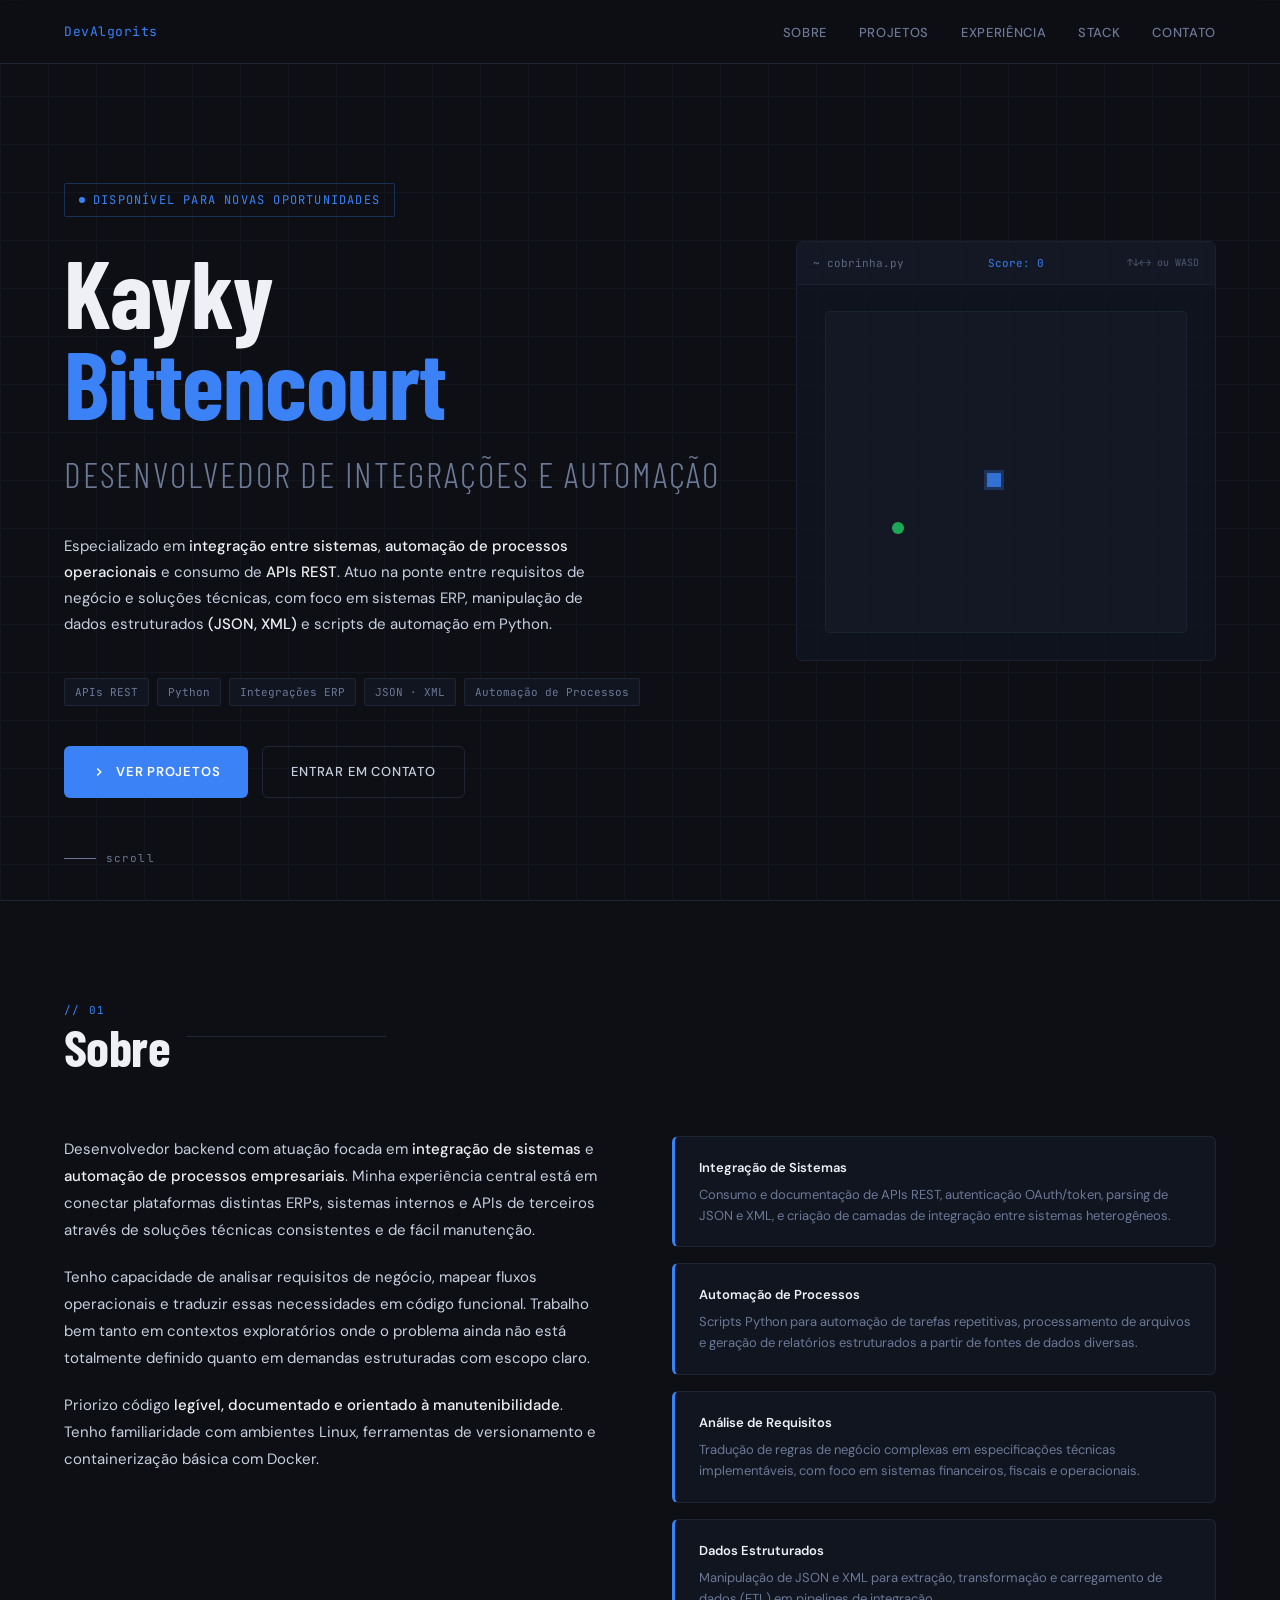
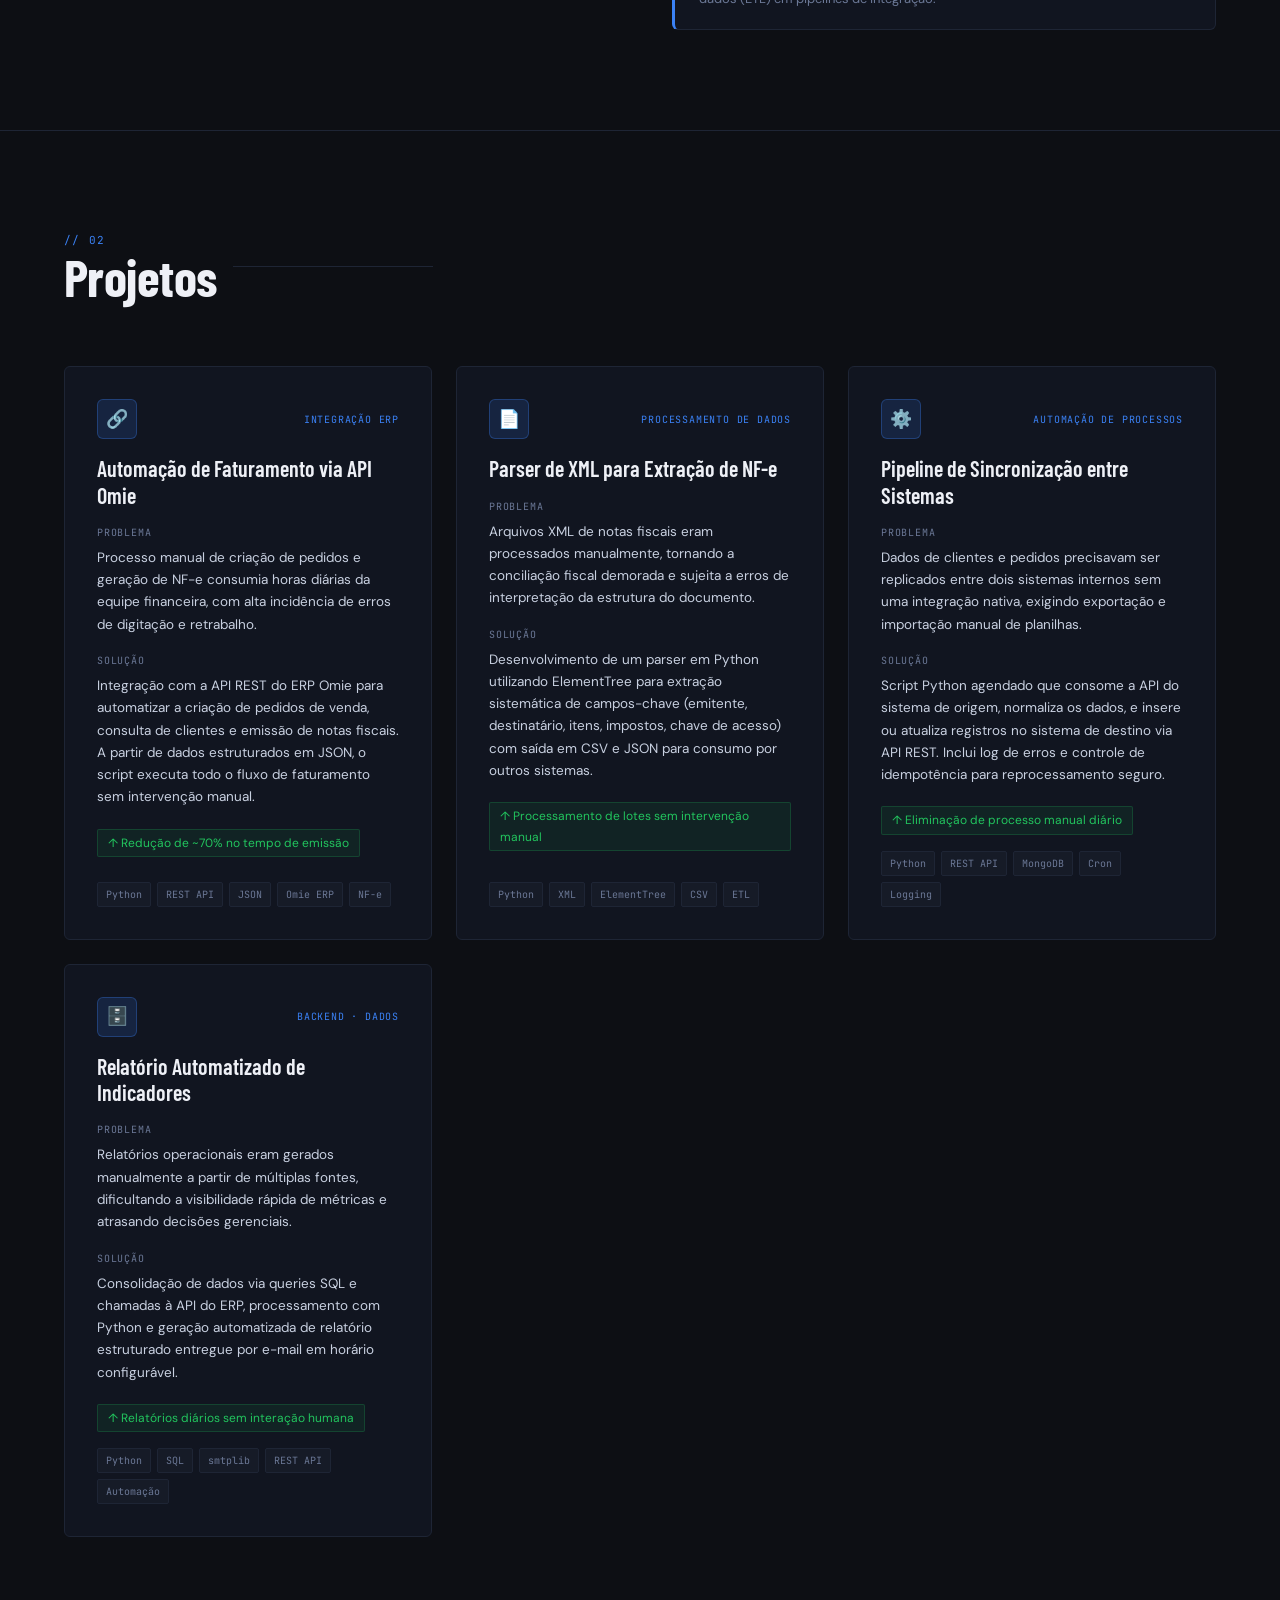
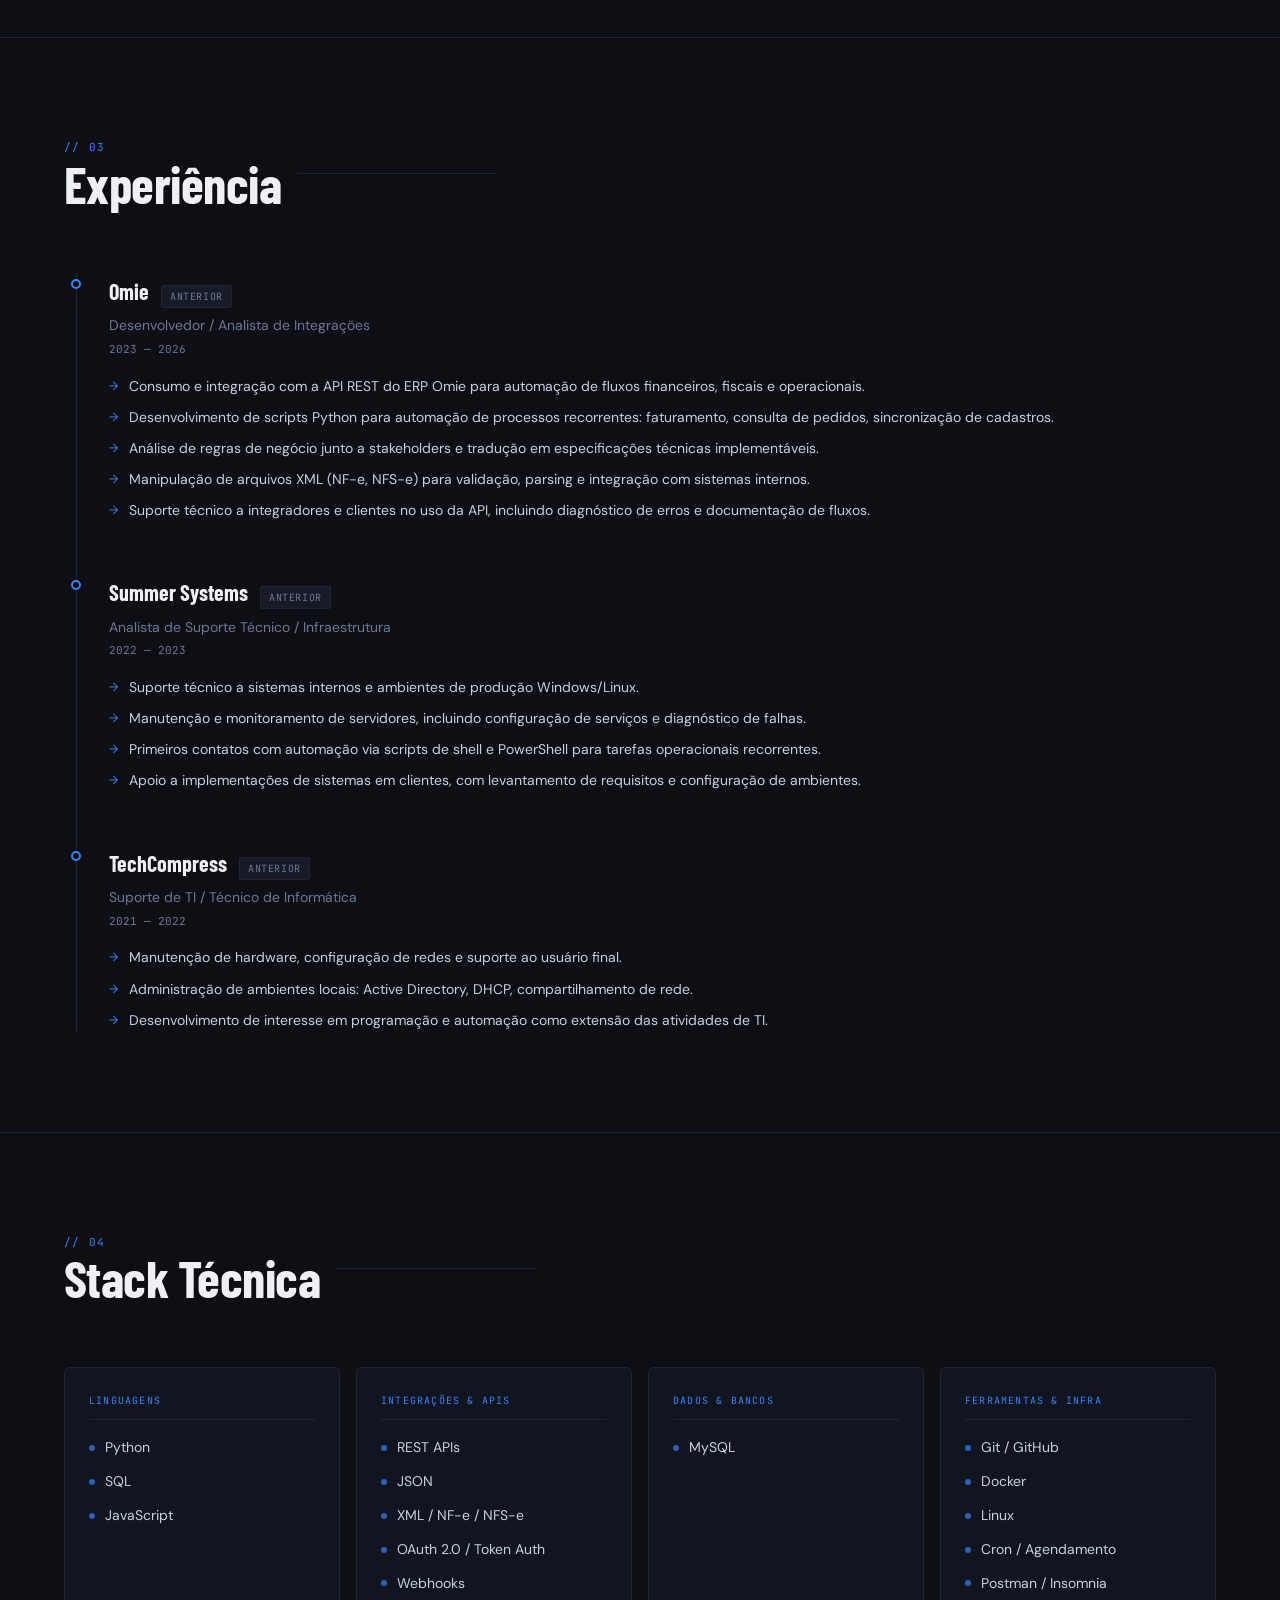
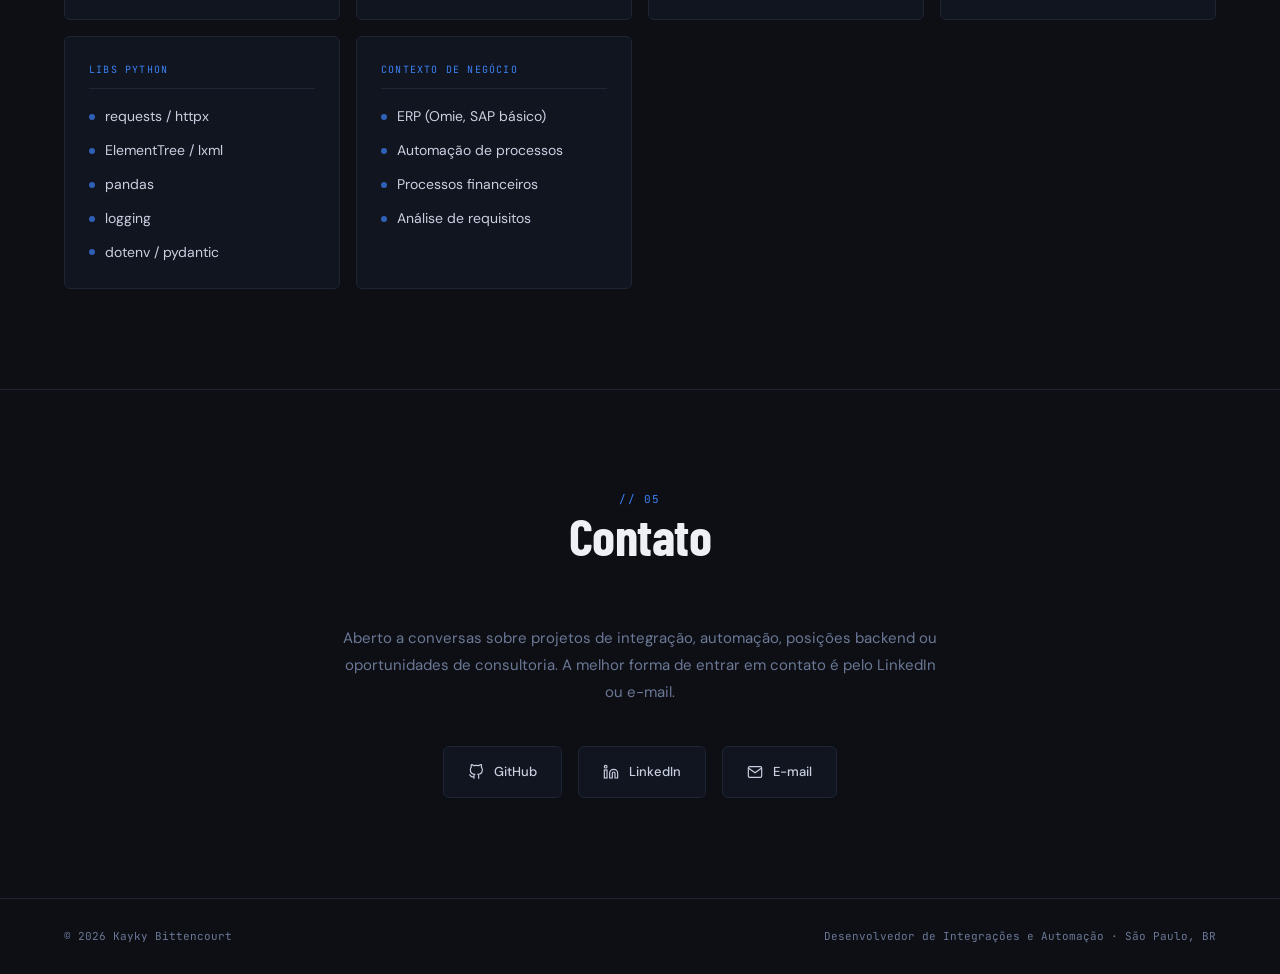
==== commit 902484f0: "v1.0.1" ====
--- a/index.html
+++ b/index.html
@@ -12,7 +12,7 @@
 
 <!-- NAV -->
 <nav>
- <div class="nav-logo">kb.dev</div>
+ <div class="nav-logo">DevAlgorits</div>
  <ul class="nav-links" id="navLinks">
  <li><a href="#about">Sobre</a></li>
  <li><a href="#projects">Projetos</a></li>
@@ -79,10 +79,10 @@
  <div class="about-grid fade-in">
  <div class="about-text">
  <p>
- Desenvolvedor backend com atuação focada em <strong>integração de sistemas</strong> e <strong>automação de processos empresariais</strong>. Minha experiência central está em conectar plataformas distintas — ERPs, sistemas internos e APIs de terceiros — através de soluções técnicas consistentes e de fácil manutenção.
+ Desenvolvedor backend com atuação focada em <strong>integração de sistemas</strong> e <strong>automação de processos empresariais</strong>. Minha experiência central está em conectar plataformas distintas ERPs, sistemas internos e APIs de terceiros através de soluções técnicas consistentes e de fácil manutenção.
  </p>
  <p>
- Tenho capacidade de analisar requisitos de negócio, mapear fluxos operacionais e traduzir essas necessidades em código funcional. Trabalho bem tanto em contextos exploratórios — onde o problema ainda não está totalmente definido — quanto em demandas estruturadas com escopo claro.
+ Tenho capacidade de analisar requisitos de negócio, mapear fluxos operacionais e traduzir essas necessidades em código funcional. Trabalho bem tanto em contextos exploratórios onde o problema ainda não está totalmente definido quanto em demandas estruturadas com escopo claro.
  </p>
  <p>
  Priorizo código <strong>legível, documentado e orientado à manutenibilidade</strong>. Tenho familiaridade com ambientes Linux, ferramentas de versionamento e containerização básica com Docker.
@@ -233,10 +233,10 @@
  <div class="exp-item fade-in">
  <div class="exp-meta">
  <span class="exp-company">Omie</span>
- <span class="exp-badge current">Atual</span>
+ <span class="exp-badge past">Anterior</span>
  </div>
  <div class="exp-role">Desenvolvedor / Analista de Integrações</div>
- <div class="exp-period">2023 — presente</div>
+ <div class="exp-period">2023 — 2026</div>
  <ul class="exp-bullets">
  <li>Consumo e integração com a API REST do ERP Omie para automação de fluxos financeiros, fiscais e operacionais.</li>
  <li>Desenvolvimento de scripts Python para automação de processos recorrentes: faturamento, consulta de pedidos, sincronização de cadastros.</li>
@@ -248,11 +248,11 @@
 
  <div class="exp-item fade-in">
  <div class="exp-meta">
- <span class="exp-company">Volpix</span>
+ <span class="exp-company">Summer Systems</span>
  <span class="exp-badge past">Anterior</span>
  </div>
  <div class="exp-role">Analista de Suporte Técnico / Infraestrutura</div>
- <div class="exp-period">2021 — 2023</div>
+ <div class="exp-period">2022 — 2023</div>
  <ul class="exp-bullets">
  <li>Suporte técnico a sistemas internos e ambientes de produção Windows/Linux.</li>
  <li>Manutenção e monitoramento de servidores, incluindo configuração de serviços e diagnóstico de falhas.</li>
@@ -267,7 +267,7 @@
  <span class="exp-badge past">Anterior</span>
  </div>
  <div class="exp-role">Suporte de TI / Técnico de Informática</div>
- <div class="exp-period">2019 — 2021</div>
+ <div class="exp-period">2021 — 2022</div>
  <ul class="exp-bullets">
  <li>Manutenção de hardware, configuração de redes e suporte ao usuário final.</li>
  <li>Administração de ambientes locais: Active Directory, DHCP, compartilhamento de rede.</li>
@@ -294,7 +294,7 @@
  <div class="stack-items">
  <div class="stack-item"><span class="stack-dot"></span> Python</div>
  <div class="stack-item"><span class="stack-dot"></span> SQL</div>
- <div class="stack-item"><span class="stack-dot"></span> Bash / Shell Script</div>
+ <div class="stack-item"><span class="stack-dot"></span> JavaScript </div>
  </div>
  </div>
 
@@ -312,10 +312,7 @@
  <div class="stack-group">
  <div class="stack-group-title">Dados &amp; Bancos</div>
  <div class="stack-items">
- <div class="stack-item"><span class="stack-dot"></span> MongoDB</div>
- <div class="stack-item"><span class="stack-dot"></span> PostgreSQL</div>
  <div class="stack-item"><span class="stack-dot"></span> MySQL</div>
- <div class="stack-item"><span class="stack-dot"></span> ETL / Pipelines de dados</div>
  </div>
  </div>
 
@@ -345,7 +342,7 @@
  <div class="stack-group-title">Contexto de Negócio</div>
  <div class="stack-items">
  <div class="stack-item"><span class="stack-dot"></span> ERP (Omie, SAP básico)</div>
- <div class="stack-item"><span class="stack-dot"></span> Faturamento / NF-e</div>
+ <div class="stack-item"><span class="stack-dot"></span> Automação de processos</div>
  <div class="stack-item"><span class="stack-dot"></span> Processos financeiros</div>
  <div class="stack-item"><span class="stack-dot"></span> Análise de requisitos</div>
  </div>
@@ -365,15 +362,15 @@
  <div class="contact-inner fade-in">
  <p>Aberto a conversas sobre projetos de integração, automação, posições backend ou oportunidades de consultoria. A melhor forma de entrar em contato é pelo LinkedIn ou e-mail.</p>
  <div class="contact-links">
- <a href="https://github.com/kaykybittencourt" class="contact-link" target="_blank">
+ <a href="https://github.com/DevAlgorits" class="contact-link" target="_blank">
  <svg viewBox="0 0 24 24" fill="none" stroke-width="1.75"><path d="M9 19c-5 1.5-5-2.5-7-3m14 6v-3.87a3.37 3.37 0 0 0-.94-2.61c3.14-.35 6.44-1.54 6.44-7A5.44 5.44 0 0 0 20 4.77 5.07 5.07 0 0 0 19.91 1S18.73.65 16 2.48a13.38 13.38 0 0 0-7 0C6.27.65 5.09 1 5.09 1A5.07 5.07 0 0 0 5 4.77a5.44 5.44 0 0 0-1.5 3.78c0 5.42 3.3 6.61 6.44 7A3.37 3.37 0 0 0 9 18.13V22"/></svg>
  GitHub
  </a>
- <a href="https://linkedin.com/in/kaykybittencourt" class="contact-link" target="_blank">
+ <a href="https://www.linkedin.com/in/kayky-bittencourt-072901245/" class="contact-link" target="_blank">
  <svg viewBox="0 0 24 24" fill="none" stroke-width="1.75"><path d="M16 8a6 6 0 0 1 6 6v7h-4v-7a2 2 0 0 0-2-2 2 2 0 0 0-2 2v7h-4v-7a6 6 0 0 1 6-6z"/><rect x="2" y="9" width="4" height="12"/><circle cx="4" cy="4" r="2"/></svg>
  LinkedIn
  </a>
- <a href="mailto:kayky@email.com" class="contact-link">
+ <a href="mailto:kayky7bittencourt@gmail.com" class="contact-link">
  <svg viewBox="0 0 24 24" fill="none" stroke-width="1.75"><path d="M4 4h16c1.1 0 2 .9 2 2v12c0 1.1-.9 2-2 2H4c-1.1 0-2-.9-2-2V6c0-1.1.9-2 2-2z"/><polyline points="22,6 12,13 2,6"/></svg>
  E-mail
  </a>
@@ -383,7 +380,7 @@
 
 <!-- FOOTER -->
 <footer>
- <p>© 2025 Kayky Bittencourt</p>
+ <p>© 2026 Kayky Bittencourt</p>
  <p>Desenvolvedor de Integrações e Automação · São Paulo, BR</p>
 </footer>
 
